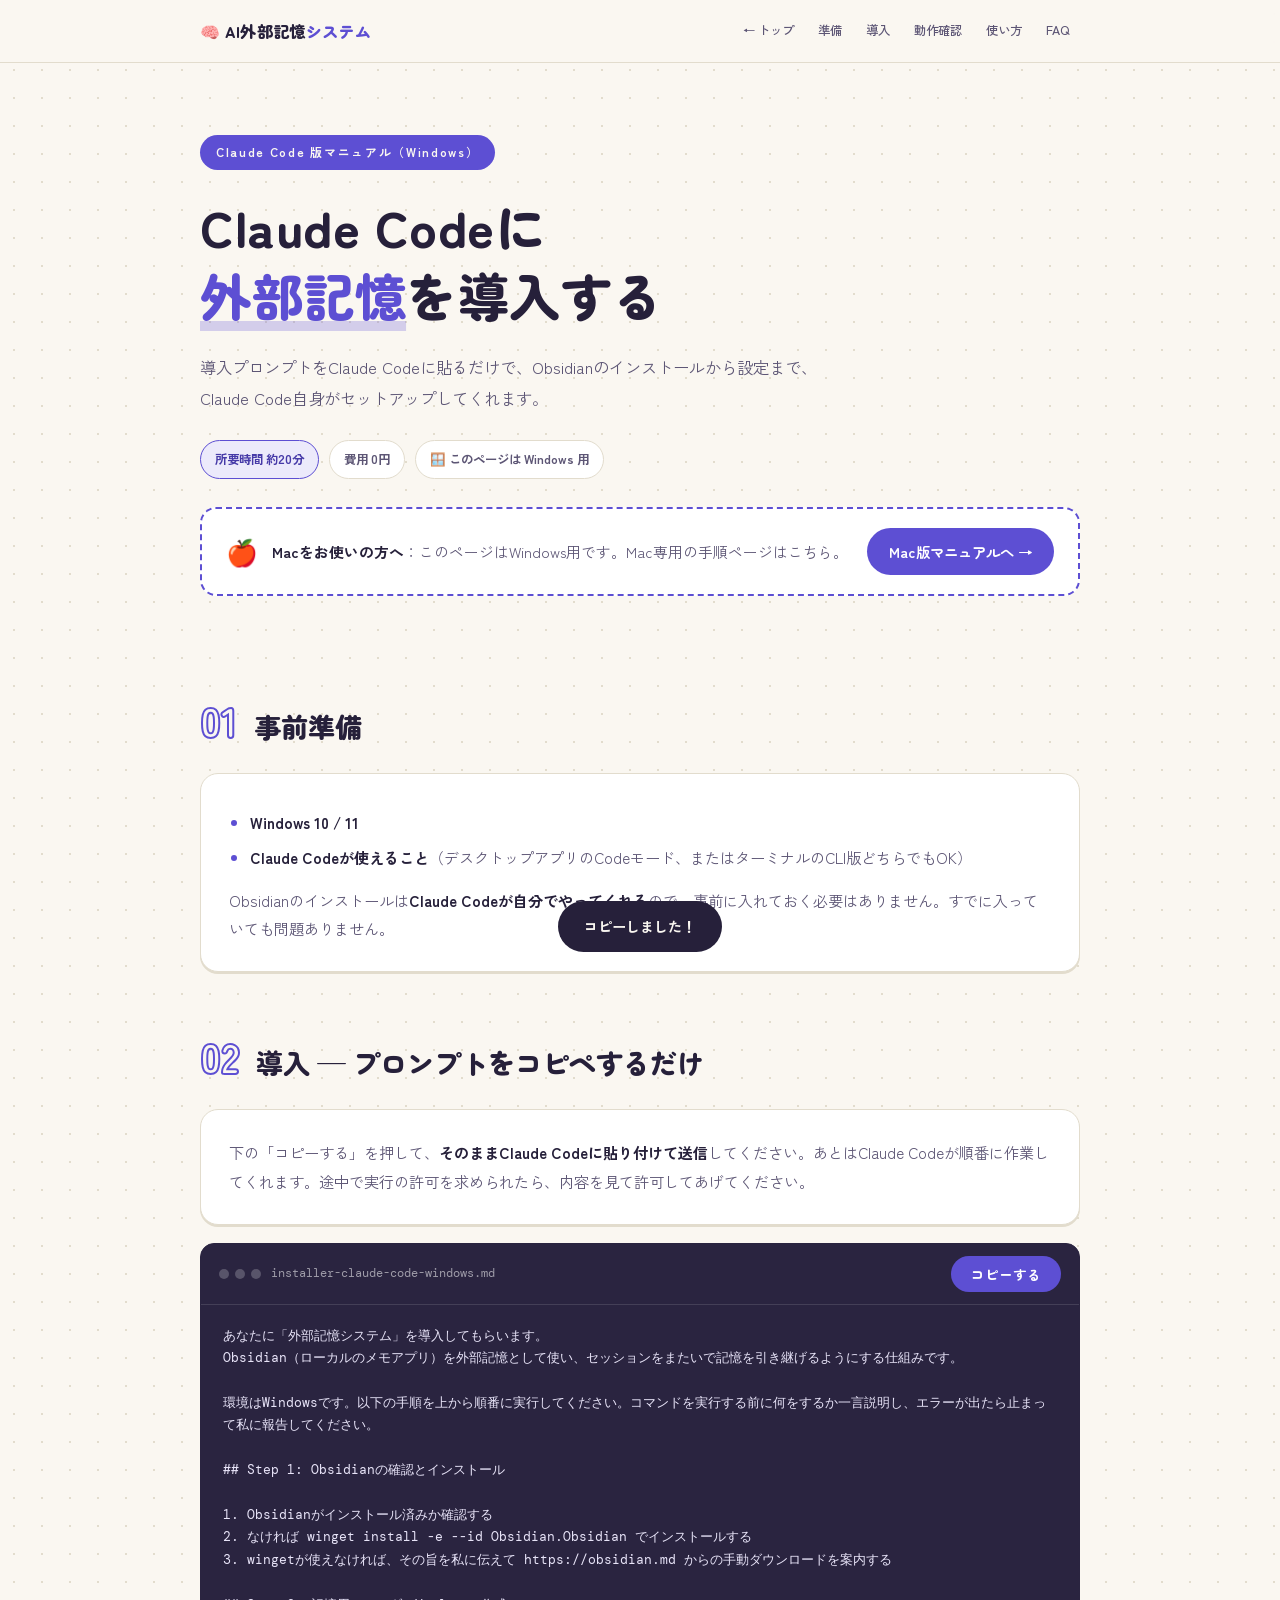
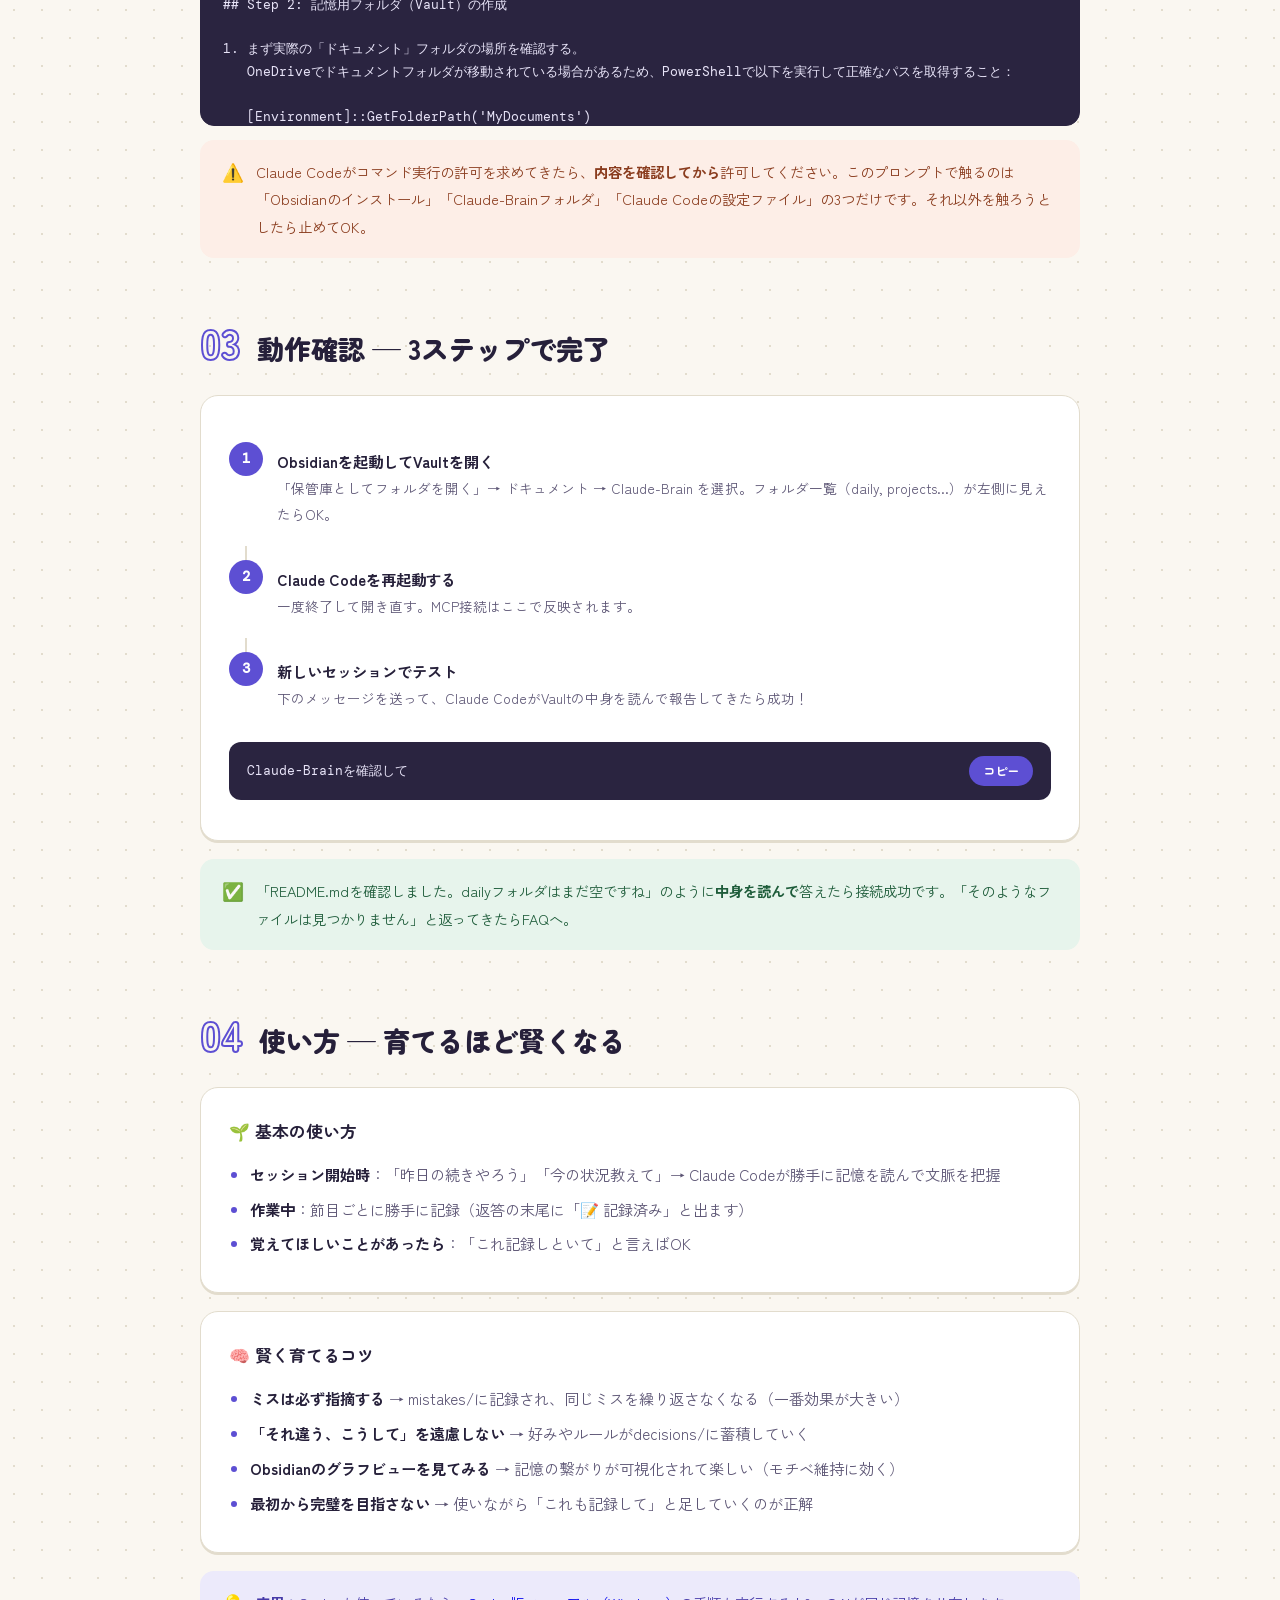
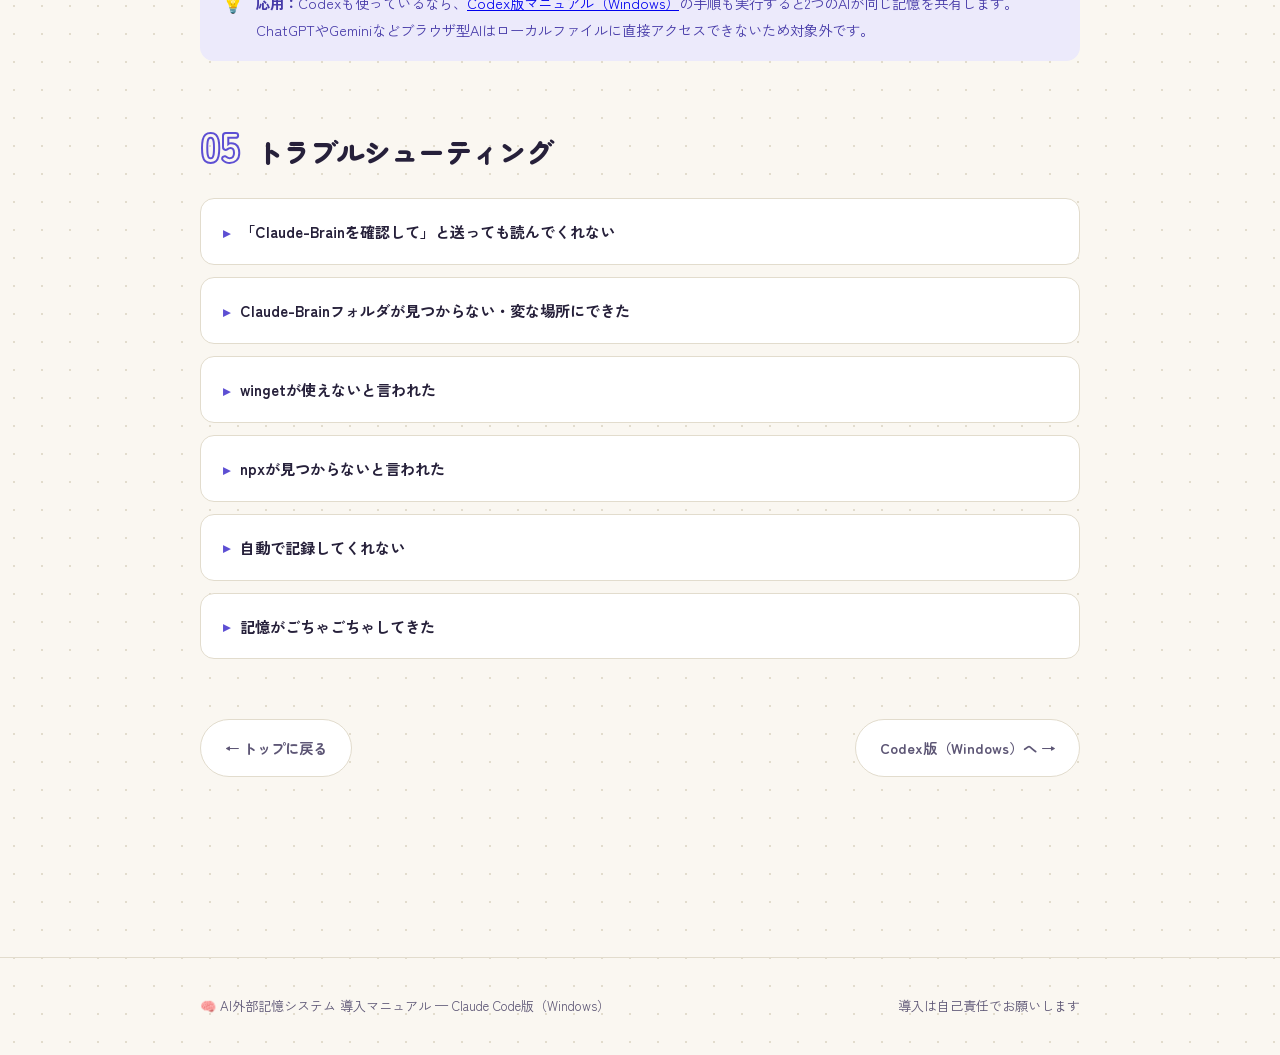
==== claude-code-windows.html @ 98613c2e "Windows版マニュアル追加（Claude Code / Codex）とOS切替導線 Co-Authored-By: Claude Fable 5 <noreply@anthropic.com>" ====
<!DOCTYPE html>
<html lang="ja">
<head>
<meta charset="UTF-8">
<meta name="viewport" content="width=device-width, initial-scale=1.0">
<title>Claude Code版（Windows）｜AI外部記憶システム 導入マニュアル</title>
<meta name="description" content="WindowsのClaude CodeにObsidian外部記憶システムを導入する手順。コピペ一発、AIが自分でセットアップします。">
<link rel="preconnect" href="https://fonts.googleapis.com">
<link rel="preconnect" href="https://fonts.gstatic.com" crossorigin>
<link href="https://fonts.googleapis.com/css2?family=Zen+Maru+Gothic:wght@500;700;900&family=Zen+Kaku+Gothic+New:wght@400;500;700&family=DM+Mono:wght@400;500&display=swap" rel="stylesheet">
<link rel="stylesheet" href="style.css">
</head>
<body>

<div class="topbar">
  <div class="topbar-in">
    <a class="logo" href="./">🧠 AI外部記憶<span class="brain">システム</span></a>
    <nav class="topnav">
      <a href="./">← トップ</a>
      <a href="#prep">準備</a>
      <a href="#install">導入</a>
      <a href="#check">動作確認</a>
      <a href="#usage">使い方</a>
      <a href="#faq">FAQ</a>
    </nav>
  </div>
</div>

<header class="hero">
  <div class="hero-badge accent">Claude Code 版マニュアル（Windows）</div>
  <h1>Claude Codeに<br><span class="hl">外部記憶</span>を導入する</h1>
  <p class="lead">導入プロンプトをClaude Codeに貼るだけで、Obsidianのインストールから設定まで、Claude Code自身がセットアップしてくれます。</p>
  <div class="meta">
    <span class="chip accent">所要時間 約20分</span>
    <span class="chip">費用 0円</span>
    <span class="chip">🪟 このページは Windows 用</span>
  </div>
  <div class="os-switch">
    <span class="os-ico">🍎</span>
    <p><strong>Macをお使いの方へ</strong>：このページはWindows用です。Mac専用の手順ページはこちら。</p>
    <a href="claude-code.html">Mac版マニュアルへ →</a>
  </div>
</header>

<main>

<!-- 1 -->
<section id="prep">
  <div class="sec-head"><div class="step-num">01</div><h2>事前準備</h2></div>
  <div class="card">
    <ul>
      <li><strong>Windows 10 / 11</strong></li>
      <li><strong>Claude Codeが使えること</strong>（デスクトップアプリのCodeモード、またはターミナルのCLI版どちらでもOK）</li>
    </ul>
    <p style="margin-top:14px">Obsidianのインストールは<strong>Claude Codeが自分でやってくれる</strong>ので、事前に入れておく必要はありません。すでに入っていても問題ありません。</p>
  </div>
</section>

<!-- 2 -->
<section id="install">
  <div class="sec-head"><div class="step-num">02</div><h2>導入 — プロンプトをコピペするだけ</h2></div>
  <div class="card">
    <p>下の「コピーする」を押して、<strong>そのままClaude Codeに貼り付けて送信</strong>してください。あとはClaude Codeが順番に作業してくれます。途中で実行の許可を求められたら、内容を見て許可してあげてください。</p>
  </div>

  <div class="prompt-box">
    <div class="prompt-head">
      <div class="dots"><i></i><i></i><i></i></div>
      <span class="fname">installer-claude-code-windows.md</span>
      <button class="copy-btn" data-copy="prompt-claude-win">コピーする</button>
    </div>
    <div class="prompt-scroll"><pre id="prompt-claude-win">あなたに「外部記憶システム」を導入してもらいます。
Obsidian（ローカルのメモアプリ）を外部記憶として使い、セッションをまたいで記憶を引き継げるようにする仕組みです。

環境はWindowsです。以下の手順を上から順番に実行してください。コマンドを実行する前に何をするか一言説明し、エラーが出たら止まって私に報告してください。

## Step 1: Obsidianの確認とインストール

1. Obsidianがインストール済みか確認する
2. なければ winget install -e --id Obsidian.Obsidian でインストールする
3. wingetが使えなければ、その旨を私に伝えて https://obsidian.md からの手動ダウンロードを案内する

## Step 2: 記憶用フォルダ（Vault）の作成

1. まず実際の「ドキュメント」フォルダの場所を確認する。
   OneDriveでドキュメントフォルダが移動されている場合があるため、PowerShellで以下を実行して正確なパスを取得すること：

   [Environment]::GetFolderPath('MyDocuments')

2. 取得したドキュメントフォルダの直下に、以下のフォルダを作成する：

Claude-Brain/
├── daily/      （日次の作業ログ）
├── todos/      （todoリスト）
├── ideas/      （アイデア・構想）
├── projects/   （プロジェクトの現在地）
├── decisions/  （判断・ルールの記録）
├── mistakes/   （ミス記録）
└── sessions/   （セッション記録）

3. Claude-Brain/README.md を作成し、以下の内容を書き込む：

- このVaultはAIの外部記憶として機能すること
- 各フォルダの役割（上記の通り）
- 更新ルール：
  - セッション開始時：README + daily最新3件 + projectsを読む
  - 記録タイミング：タスク完了・情報更新・テーマ切替・節目ごとに許可不要で即記録
  - daily/への書き込みは追記（上書きしない）
  - ミスが発生したらmistakes/に即座に記録
  - 重要な判断をしたらdecisions/に記録

## Step 3: MCPサーバーの接続

1. 以下のコマンドを実行する。「ドキュメントパス」はStep 2で取得した実際のパスに置き換えること：

claude mcp add --scope user obsidian-brain -- cmd /c npx -y @modelcontextprotocol/server-filesystem "ドキュメントパス\Claude-Brain"

※ Windowsではnpxを直接指定するとMCPサーバーの起動に失敗することがあるため、必ず cmd /c を挟むこと。

2. claude mcp list を実行して obsidian-brain: ✓ Connected が出ることを確認する

## Step 4: CLAUDE.mdにルールを追記

%USERPROFILE%\.claude\CLAUDE.md （なければ作成）に、以下のセクションを追記する。「ドキュメントパス」は実際のパスに置き換えること：

## 外部記憶（Obsidian）ルール ⭐ 最重要

### Vault場所
ドキュメントパス\Claude-Brain\

### セッション開始時（必須）
新しいセッションが始まったら、必ず最初に以下を読む：
1. Claude-Brain\README.md
2. Claude-Brain\daily\ の最新3件
3. Claude-Brain\projects\ の関連ファイル

### 自動記録ルール（許可不要・常時）
以下のタイミングで、ユーザーに確認せず即座にClaude-Brainに書き込む：

| タイミング | 書き込み先 |
|---|---|
| 新しい情報・決定・方針が出た | daily/YYYY-MM-DD.md に追記 |
| タスクが完了した | daily/YYYY-MM-DD.md に追記 |
| 会話の節目（テーマが変わる時） | daily/YYYY-MM-DD.md に追記 |
| ミスを指摘された | mistakes/YYYY-MM-DD-[内容].md |
| 重要な判断をした | decisions/YYYY-MM-DD-[内容].md |
| セッション終了時 | daily/YYYY-MM-DD.md に総まとめ |

- 許可を取らない。書いたら返答の末尾に（📝 記録済み）と添えるだけでOK
- daily/への書き込みは上書きでなく追記
- 書きすぎを恐れない。抜け漏れより過剰記録の方がよい

## Step 5: 完了報告

すべて終わったら、以下を私に報告してください：

1. 実行した内容のまとめ（Claude-Brainの実際のパスも明記）
2. 私が手動でやること：
   - Obsidianを起動 →「保管庫としてフォルダを開く」→ ドキュメント内の Claude-Brain を選択
   - Claude Codeを再起動（MCP反映のため）
3. 再起動後のテスト方法：新しいセッションで「Claude-Brainを確認して」と送る</pre></div>
  </div>

  <div class="note warn"><span class="ico">⚠️</span><span>Claude Codeがコマンド実行の許可を求めてきたら、<strong>内容を確認してから</strong>許可してください。このプロンプトで触るのは「Obsidianのインストール」「Claude-Brainフォルダ」「Claude Codeの設定ファイル」の3つだけです。それ以外を触ろうとしたら止めてOK。</span></div>
</section>

<!-- 3 -->
<section id="check">
  <div class="sec-head"><div class="step-num">03</div><h2>動作確認 — 3ステップで完了</h2></div>
  <div class="card">
    <div class="flow">
      <div class="flow-item">
        <div class="flow-dot">1</div>
        <div class="flow-body"><b>Obsidianを起動してVaultを開く</b><span>「保管庫としてフォルダを開く」→ ドキュメント → Claude-Brain を選択。フォルダ一覧（daily, projects…）が左側に見えたらOK。</span></div>
      </div>
      <div class="flow-line"></div>
      <div class="flow-item">
        <div class="flow-dot">2</div>
        <div class="flow-body"><b>Claude Codeを再起動する</b><span>一度終了して開き直す。MCP接続はここで反映されます。</span></div>
      </div>
      <div class="flow-line"></div>
      <div class="flow-item">
        <div class="flow-dot">3</div>
        <div class="flow-body"><b>新しいセッションでテスト</b><span>下のメッセージを送って、Claude CodeがVaultの中身を読んで報告してきたら成功！</span></div>
      </div>
    </div>
    <div class="inline-cmd">
      <code>Claude-Brainを確認して</code>
      <button class="copy-btn" data-copy-text="Claude-Brainを確認して">コピー</button>
    </div>
  </div>
  <div class="note ok"><span class="ico">✅</span><span>「README.mdを確認しました。dailyフォルダはまだ空ですね」のように<strong>中身を読んで</strong>答えたら接続成功です。「そのようなファイルは見つかりません」と返ってきたらFAQへ。</span></div>
</section>

<!-- 4 -->
<section id="usage">
  <div class="sec-head"><div class="step-num">04</div><h2>使い方 — 育てるほど賢くなる</h2></div>
  <div class="card">
    <h3>🌱 基本の使い方</h3>
    <ul>
      <li><strong>セッション開始時</strong>：「昨日の続きやろう」「今の状況教えて」→ Claude Codeが勝手に記憶を読んで文脈を把握</li>
      <li><strong>作業中</strong>：節目ごとに勝手に記録（返答の末尾に「📝 記録済み」と出ます）</li>
      <li><strong>覚えてほしいことがあったら</strong>：「これ記録しといて」と言えばOK</li>
    </ul>
  </div>
  <div class="card">
    <h3>🧠 賢く育てるコツ</h3>
    <ul>
      <li><strong>ミスは必ず指摘する</strong> → mistakes/に記録され、同じミスを繰り返さなくなる（一番効果が大きい）</li>
      <li><strong>「それ違う、こうして」を遠慮しない</strong> → 好みやルールがdecisions/に蓄積していく</li>
      <li><strong>Obsidianのグラフビューを見てみる</strong> → 記憶の繋がりが可視化されて楽しい（モチベ維持に効く）</li>
      <li><strong>最初から完璧を目指さない</strong> → 使いながら「これも記録して」と足していくのが正解</li>
    </ul>
  </div>
  <div class="note tip"><span class="ico">💡</span><span><strong>応用：</strong>Codexも使っているなら、<a href="codex-windows.html">Codex版マニュアル（Windows）</a>の手順も実行すると2つのAIが同じ記憶を共有します。ChatGPTやGeminiなどブラウザ型AIはローカルファイルに直接アクセスできないため対象外です。</span></div>
</section>

<!-- 5 -->
<section id="faq">
  <div class="sec-head"><div class="step-num">05</div><h2>トラブルシューティング</h2></div>

  <details>
    <summary>「Claude-Brainを確認して」と送っても読んでくれない</summary>
    <div class="d-body">
      <p>① Claude Codeを再起動したか確認（MCPは再起動後に反映されます）。<br>
      ② ターミナルで <code>claude mcp list</code> を実行して <code>obsidian-brain: ✓ Connected</code> が出るか確認。出ない場合は導入プロンプトのStep 3をもう一度実行してもらってください。<br>
      ③ Windowsでは <code>cmd /c</code> を挟まないとMCPサーバーが起動しないことがあります。「claude mcp listの結果を確認して、obsidian-brainの設定にcmd /cが入っているか調べて」とClaude Codeに聞いてみてください。</p>
    </div>
  </details>

  <details>
    <summary>Claude-Brainフォルダが見つからない・変な場所にできた</summary>
    <div class="d-body">
      <p>OneDriveを使っていると「ドキュメント」フォルダが <code>C:\Users\名前\OneDrive\ドキュメント</code> に移動されていることがあります。「PowerShellで [Environment]::GetFolderPath('MyDocuments') を実行して、Claude-Brainがそこにあるか確認して」とClaude Codeに頼んでください。MCPの設定パスと実際の場所がズレていると接続できません。</p>
    </div>
  </details>

  <details>
    <summary>wingetが使えないと言われた</summary>
    <div class="d-body">
      <p><a href="https://obsidian.md" target="_blank" rel="noopener">obsidian.md</a> から手動でダウンロードしてインストールすればOKです。それ以外の手順は変わりません。「Obsidianは手動で入れたから、Step 2から続けて」と伝えてください。</p>
    </div>
  </details>

  <details>
    <summary>npxが見つからないと言われた</summary>
    <div class="d-body">
      <p>Node.jsが入っていない可能性があります。<a href="https://nodejs.org/ja" target="_blank" rel="noopener">nodejs.org</a> からLTS版をインストールしてから、Step 3をやり直してください。「Node.jsを入れたから、Step 3からやり直して」と伝えればOKです。</p>
    </div>
  </details>

  <details>
    <summary>自動で記録してくれない</summary>
    <div class="d-body">
      <p>ルールを読み込めていない可能性があります。「CLAUDE.mdの外部記憶ルールを確認して」と送ってみてください。それでも記録しない場合は「今の内容をClaude-Brainのdailyに記録して」と都度言えば確実に記録されます。使ううちに自動化の精度は上がっていきます。</p>
    </div>
  </details>

  <details>
    <summary>記憶がごちゃごちゃしてきた</summary>
    <div class="d-body">
      <p>順調に育っている証拠です。「Claude-Brainの中身を整理して。古いdailyの要点をprojectsにまとめて」と頼めば、AI自身に大掃除させることができます。月1回くらいがおすすめ。</p>
    </div>
  </details>

  <div class="pager">
    <a href="./">← トップに戻る</a>
    <a href="codex-windows.html">Codex版（Windows）へ →</a>
  </div>
</section>

</main>

<footer>
  <div class="footer-in">
    <span>🧠 AI外部記憶システム 導入マニュアル — Claude Code版（Windows）</span>
    <span>導入は自己責任でお願いします</span>
  </div>
</footer>

<div id="toast">コピーしました！</div>

<script>
function showToast(){
  const t=document.getElementById('toast');
  t.classList.add('show');
  setTimeout(()=>t.classList.remove('show'),1800);
}
document.querySelectorAll('.copy-btn').forEach(btn=>{
  btn.addEventListener('click',async()=>{
    const text = btn.dataset.copyText || document.getElementById(btn.dataset.copy).textContent;
    try{
      await navigator.clipboard.writeText(text);
      const orig=btn.textContent;
      btn.textContent='✓ コピー済み';btn.classList.add('done');
      showToast();
      setTimeout(()=>{btn.textContent=orig;btn.classList.remove('done')},2000);
    }catch(e){
      const ta=document.createElement('textarea');
      ta.value=text;document.body.appendChild(ta);ta.select();
      document.execCommand('copy');document.body.removeChild(ta);
      showToast();
    }
  });
});
</script>
</body>
</html>
---- style.css ----
:root{
  --paper:#faf7f1;
  --paper-2:#f3eee4;
  --ink:#26203a;
  --ink-soft:#5d5675;
  --accent:#5d4fd3;
  --accent-deep:#463aa8;
  --accent-soft:#eceafb;
  --coral:#e5673f;
  --coral-soft:#fdeee7;
  --green:#3d8f5f;
  --green-soft:#e7f4ec;
  --line:#e2dccd;
  --code-bg:#2a2440;
  --code-ink:#e8e4f8;
  --radius:18px;
  font-size:16px;
}
body.codex{
  --accent:#0e8a72;
  --accent-deep:#0a6b58;
  --accent-soft:#e2f3ee;
  --code-bg:#1f3833;
  --code-ink:#dff0ea;
}
*{margin:0;padding:0;box-sizing:border-box}
html{scroll-behavior:smooth;scroll-padding-top:84px}
body{
  font-family:'Zen Kaku Gothic New',sans-serif;
  background:var(--paper);
  color:var(--ink);
  line-height:1.9;
  background-image:radial-gradient(var(--line) 1px, transparent 1px);
  background-size:28px 28px;
}
h1,h2,h3,.step-num{font-family:'Zen Maru Gothic',sans-serif}
code,pre,.mono{font-family:'DM Mono',monospace}

/* ---- header ---- */
.topbar{
  position:sticky;top:0;z-index:50;
  background:rgba(250,247,241,.92);backdrop-filter:blur(8px);
  border-bottom:1px solid var(--line);
}
.topbar-in{max-width:920px;margin:0 auto;padding:14px 20px;display:flex;align-items:center;gap:12px;flex-wrap:wrap}
.logo{font-family:'Zen Maru Gothic',sans-serif;font-weight:900;font-size:1rem;letter-spacing:.02em;text-decoration:none;color:var(--ink)}
.logo .brain{color:var(--accent)}
.topnav{display:flex;gap:4px;margin-left:auto;flex-wrap:wrap}
.topnav a{
  font-size:.78rem;color:var(--ink-soft);text-decoration:none;
  padding:5px 10px;border-radius:999px;font-weight:500;
}
.topnav a:hover{background:var(--accent-soft);color:var(--accent-deep)}

/* ---- hero ---- */
.hero{max-width:920px;margin:0 auto;padding:72px 20px 40px;position:relative}
.hero-badge{
  display:inline-block;background:var(--ink);color:var(--paper);
  font-size:.75rem;font-weight:700;letter-spacing:.14em;
  padding:6px 16px;border-radius:999px;margin-bottom:22px;
}
.hero-badge.accent{background:var(--accent)}
.hero h1{
  font-size:clamp(1.9rem,5.4vw,3.2rem);font-weight:900;line-height:1.35;
  letter-spacing:.01em;
}
.hero h1 .hl{
  color:var(--accent);
  text-decoration:underline;
  text-decoration-color:color-mix(in srgb, var(--accent) 25%, transparent);
  text-decoration-thickness:10px;
  text-underline-offset:4px;
}
.hero p.lead{margin-top:22px;font-size:1.02rem;color:var(--ink-soft);max-width:640px}
.hero .meta{margin-top:26px;display:flex;gap:10px;flex-wrap:wrap}
.chip{
  font-size:.78rem;font-weight:700;padding:7px 14px;border-radius:999px;
  border:1.5px solid var(--line);background:#fff;color:var(--ink-soft);
}
.chip.accent{border-color:var(--accent);color:var(--accent-deep);background:var(--accent-soft)}

/* ---- sections ---- */
main{max-width:920px;margin:0 auto;padding:0 20px 100px}
section{margin-top:64px}
.sec-head{display:flex;align-items:baseline;gap:16px;margin-bottom:26px}
.step-num{
  flex-shrink:0;
  font-size:2.6rem;font-weight:900;color:transparent;
  -webkit-text-stroke:2px var(--accent);
  line-height:1;
}
.sec-head h2{font-size:clamp(1.3rem,3.4vw,1.7rem);font-weight:900;line-height:1.5}
.card{
  background:#fff;border:1.5px solid var(--line);border-radius:var(--radius);
  padding:28px;margin-bottom:18px;
  box-shadow:0 2px 0 var(--line);
}
.card h3{font-size:1.05rem;font-weight:700;margin-bottom:12px;display:flex;align-items:center;gap:8px}
.card p{color:var(--ink-soft);font-size:.95rem}
.card p+p{margin-top:10px}
.card strong{color:var(--ink)}
.card ul,.card ol{padding-left:1.4em;color:var(--ink-soft);font-size:.95rem}
.card li{margin:6px 0}
.card li::marker{color:var(--accent);font-weight:700}

/* before / after */
.ba{display:grid;grid-template-columns:1fr 1fr;gap:18px}
@media(max-width:640px){.ba{grid-template-columns:1fr}}
.ba .card{margin:0}
.ba .tag{font-size:.72rem;font-weight:700;letter-spacing:.12em;padding:4px 12px;border-radius:999px;display:inline-block;margin-bottom:14px}
.ba .before .tag{background:var(--coral-soft);color:var(--coral)}
.ba .after .tag{background:var(--green-soft);color:var(--green)}
.ba .bubble{
  background:var(--paper-2);border-radius:12px;padding:12px 16px;
  font-size:.88rem;color:var(--ink-soft);margin-top:10px;position:relative;
}
.ba .after .bubble{background:var(--green-soft)}

/* tool select cards (landing) */
.tool-grid{display:grid;grid-template-columns:1fr 1fr;gap:20px}
@media(max-width:640px){.tool-grid{grid-template-columns:1fr}}
.tool-card{
  display:block;text-decoration:none;color:var(--ink);
  background:#fff;border:2px solid var(--line);border-radius:var(--radius);
  padding:32px 28px;transition:all .18s;position:relative;overflow:hidden;
}
.tool-card:hover{transform:translateY(-3px);box-shadow:0 8px 24px rgba(38,32,58,.1)}
.tool-card.cc:hover{border-color:#5d4fd3}
.tool-card.cx:hover{border-color:#0e8a72}
.tool-card .t-ico{font-size:2rem;margin-bottom:12px}
.tool-card h3{font-size:1.2rem;font-weight:900;margin-bottom:8px}
.tool-card p{font-size:.88rem;color:var(--ink-soft)}
.tool-card .t-cta{
  display:inline-block;margin-top:18px;font-weight:700;font-size:.9rem;
  font-family:'Zen Maru Gothic',sans-serif;
}
.tool-card.cc .t-cta{color:#463aa8}
.tool-card.cx .t-cta{color:#0a6b58}
.tool-card .t-stripe{position:absolute;top:0;left:0;right:0;height:6px}
.tool-card.cc .t-stripe{background:#5d4fd3}
.tool-card.cx .t-stripe{background:#0e8a72}

/* OS switch banner */
.os-switch{
  display:flex;align-items:center;gap:14px;flex-wrap:wrap;
  background:#fff;border:2px dashed var(--accent);border-radius:16px;
  padding:18px 24px;margin:28px 0 0;
}
.os-switch .os-ico{font-size:1.6rem;flex-shrink:0}
.os-switch p{font-size:.92rem;color:var(--ink-soft);flex-grow:1;margin:0}
.os-switch p strong{color:var(--ink)}
.os-switch a{
  flex-shrink:0;
  font-family:'Zen Maru Gothic',sans-serif;font-weight:700;font-size:.9rem;
  background:var(--accent);color:#fff;text-decoration:none;
  padding:10px 22px;border-radius:999px;transition:all .15s;
}
.os-switch a:hover{background:var(--accent-deep);transform:translateY(-1px)}

/* tool card OS buttons */
.t-os{display:flex;gap:10px;margin-top:18px;flex-wrap:wrap}
.t-os a{
  text-decoration:none;font-weight:700;font-size:.85rem;
  font-family:'Zen Maru Gothic',sans-serif;
  padding:9px 18px;border-radius:999px;transition:all .15s;
}
.tool-card.cc .t-os a{background:#eceafb;color:#463aa8}
.tool-card.cc .t-os a:hover{background:#5d4fd3;color:#fff}
.tool-card.cx .t-os a{background:#e2f3ee;color:#0a6b58}
.tool-card.cx .t-os a:hover{background:#0e8a72;color:#fff}

/* flow diagram */
.flow{display:flex;flex-direction:column;gap:0;margin:18px 0 6px}
.flow-item{display:flex;gap:14px;align-items:flex-start}
.flow-dot{
  flex-shrink:0;width:34px;height:34px;border-radius:50%;
  background:var(--accent);color:#fff;font-weight:700;font-size:.85rem;
  display:flex;align-items:center;justify-content:center;
  font-family:'DM Mono',monospace;
}
.flow-line{width:2px;flex-grow:1;background:var(--line);margin-left:16px;min-height:14px}
.flow-body{padding-bottom:18px;padding-top:4px}
.flow-body b{font-size:.95rem}
.flow-body span{display:block;font-size:.85rem;color:var(--ink-soft)}

/* prompt box */
.prompt-box{
  border-radius:14px;overflow:hidden;
  border:1.5px solid var(--code-bg);
  background:var(--code-bg);
}
.prompt-head{
  display:flex;align-items:center;gap:10px;padding:12px 18px;
  border-bottom:1px solid rgba(255,255,255,.12);
}
.prompt-head .dots{display:flex;gap:6px}
.prompt-head .dots i{width:10px;height:10px;border-radius:50%;background:rgba(255,255,255,.22)}
.prompt-head .fname{font-size:.78rem;color:rgba(255,255,255,.55);font-family:'DM Mono',monospace}
.copy-btn{
  margin-left:auto;
  font-family:'Zen Maru Gothic',sans-serif;font-weight:700;font-size:.85rem;
  background:var(--accent);color:#fff;border:none;border-radius:999px;
  padding:8px 20px;cursor:pointer;transition:all .15s;
}
.copy-btn:hover{background:var(--accent-deep);transform:translateY(-1px)}
.copy-btn.done{background:var(--green)}
.prompt-scroll{
  max-height:420px;overflow:auto;padding:20px 22px;
}
.prompt-scroll pre{
  font-size:.8rem;line-height:1.75;color:var(--code-ink);
  white-space:pre-wrap;word-break:break-word;
}

/* small code */
.inline-cmd{
  background:var(--code-bg);border-radius:12px;padding:14px 18px;
  display:flex;align-items:center;gap:12px;margin:12px 0;
}
.inline-cmd code{color:var(--code-ink);font-size:.82rem;word-break:break-all;flex-grow:1}
.inline-cmd .copy-btn{padding:6px 14px;font-size:.78rem;flex-shrink:0}

/* notes */
.note{
  border-radius:14px;padding:18px 22px;font-size:.9rem;margin:14px 0;
  display:flex;gap:12px;align-items:flex-start;
}
.note .ico{flex-shrink:0;font-size:1.1rem;line-height:1.6}
.note.warn{background:var(--coral-soft);color:#8a3c1e}
.note.tip{background:var(--accent-soft);color:var(--accent-deep)}
.note.ok{background:var(--green-soft);color:#1e5c3a}

/* table */
table{width:100%;border-collapse:collapse;font-size:.88rem;margin:12px 0}
th,td{padding:10px 14px;text-align:left;border-bottom:1px solid var(--line)}
th{font-size:.78rem;letter-spacing:.08em;color:var(--ink-soft);font-weight:700}
td b{color:var(--accent-deep)}

/* accordion */
details{
  background:#fff;border:1.5px solid var(--line);border-radius:14px;
  margin-bottom:12px;overflow:hidden;
}
summary{
  cursor:pointer;padding:18px 22px;font-weight:700;font-size:.95rem;
  list-style:none;display:flex;align-items:center;gap:10px;
}
summary::before{content:"▸";color:var(--accent);transition:transform .2s;font-size:.9rem}
details[open] summary::before{transform:rotate(90deg)}
details .d-body{padding:0 22px 20px;font-size:.9rem;color:var(--ink-soft)}
details .d-body code{background:var(--paper-2);padding:2px 8px;border-radius:6px;font-size:.82rem}

/* pager (next/prev manual link) */
.pager{
  display:flex;justify-content:space-between;gap:14px;margin-top:60px;flex-wrap:wrap;
}
.pager a{
  text-decoration:none;font-weight:700;font-size:.9rem;
  font-family:'Zen Maru Gothic',sans-serif;
  padding:14px 24px;border-radius:999px;border:1.5px solid var(--line);
  background:#fff;color:var(--ink-soft);
}
.pager a:hover{border-color:var(--accent);color:var(--accent-deep)}

/* footer */
footer{border-top:1px solid var(--line);margin-top:80px}
.footer-in{max-width:920px;margin:0 auto;padding:36px 20px;font-size:.82rem;color:var(--ink-soft);display:flex;justify-content:space-between;gap:12px;flex-wrap:wrap}

/* toast */
#toast{
  position:fixed;bottom:28px;left:50%;transform:translate(-50%,80px);
  background:var(--ink);color:var(--paper);font-weight:700;font-size:.88rem;
  padding:12px 26px;border-radius:999px;transition:transform .25s;z-index:99;
}
#toast.show{transform:translate(-50%,0)}
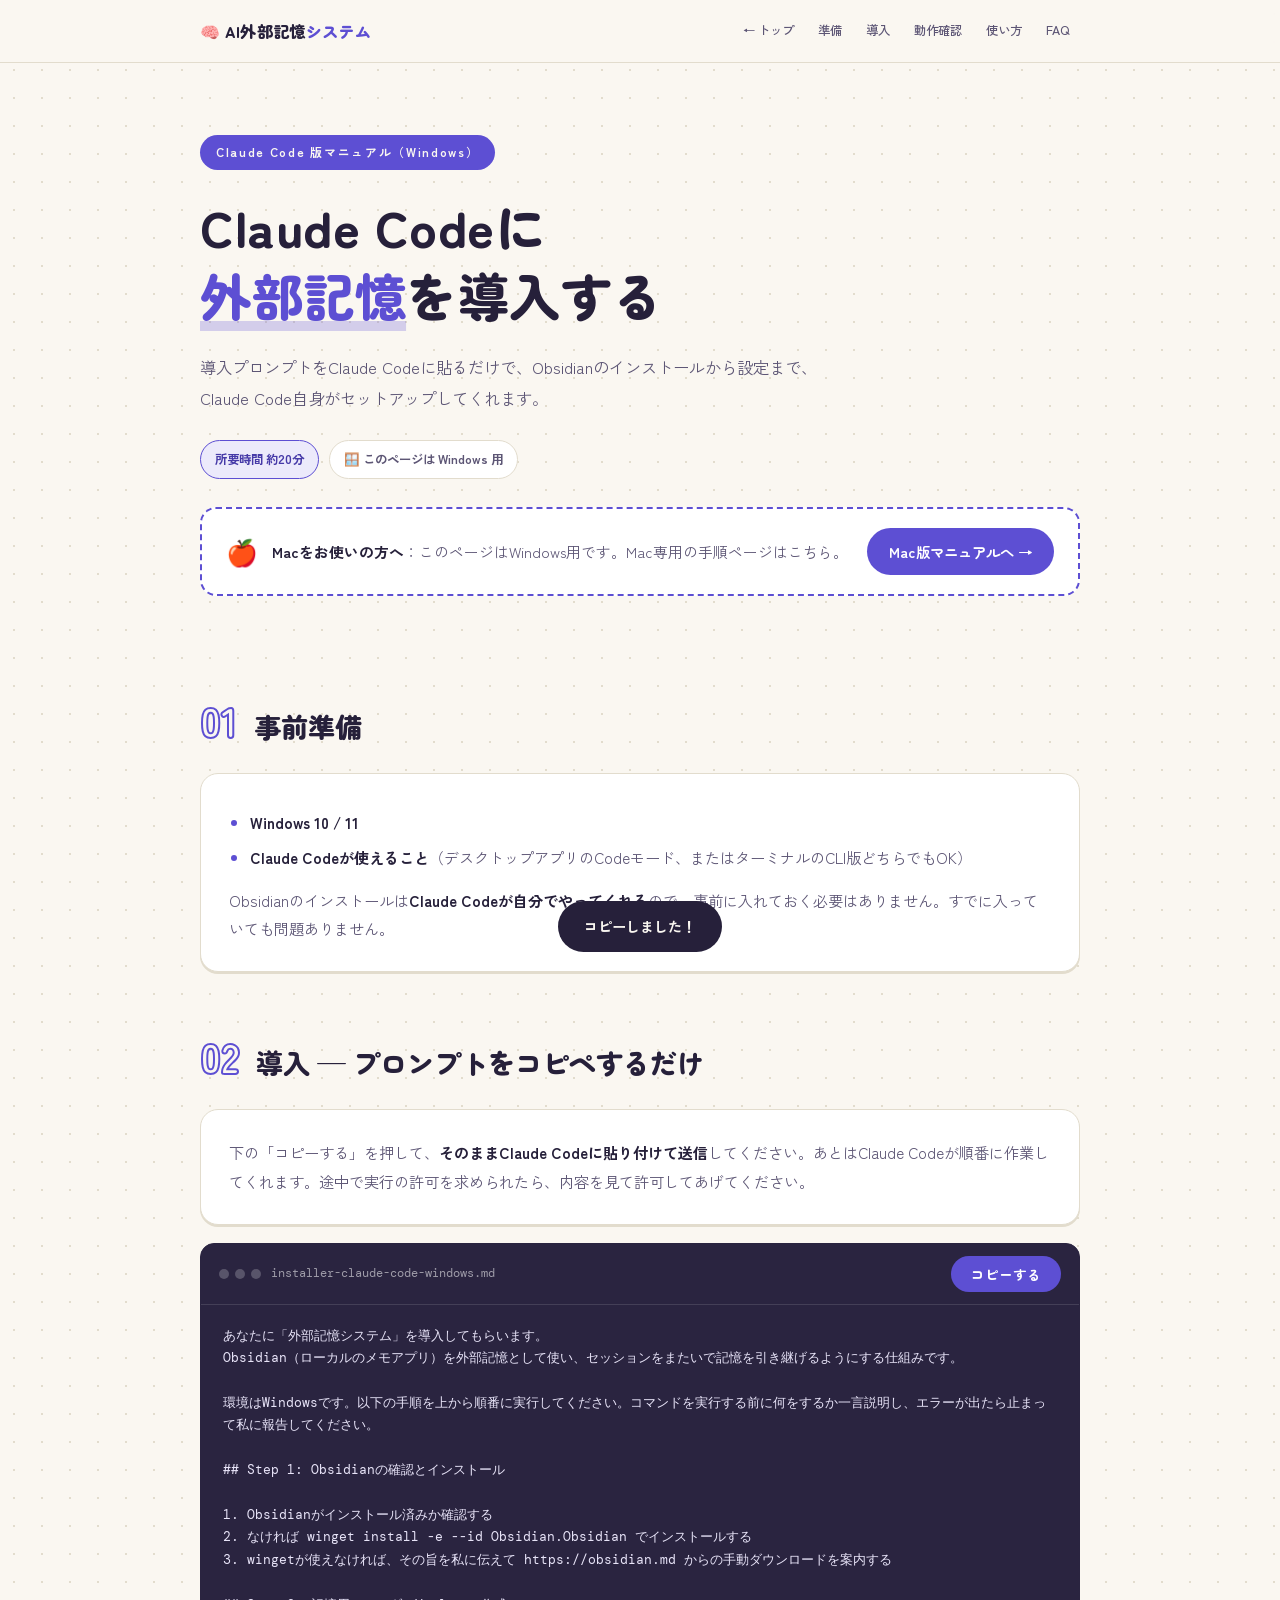
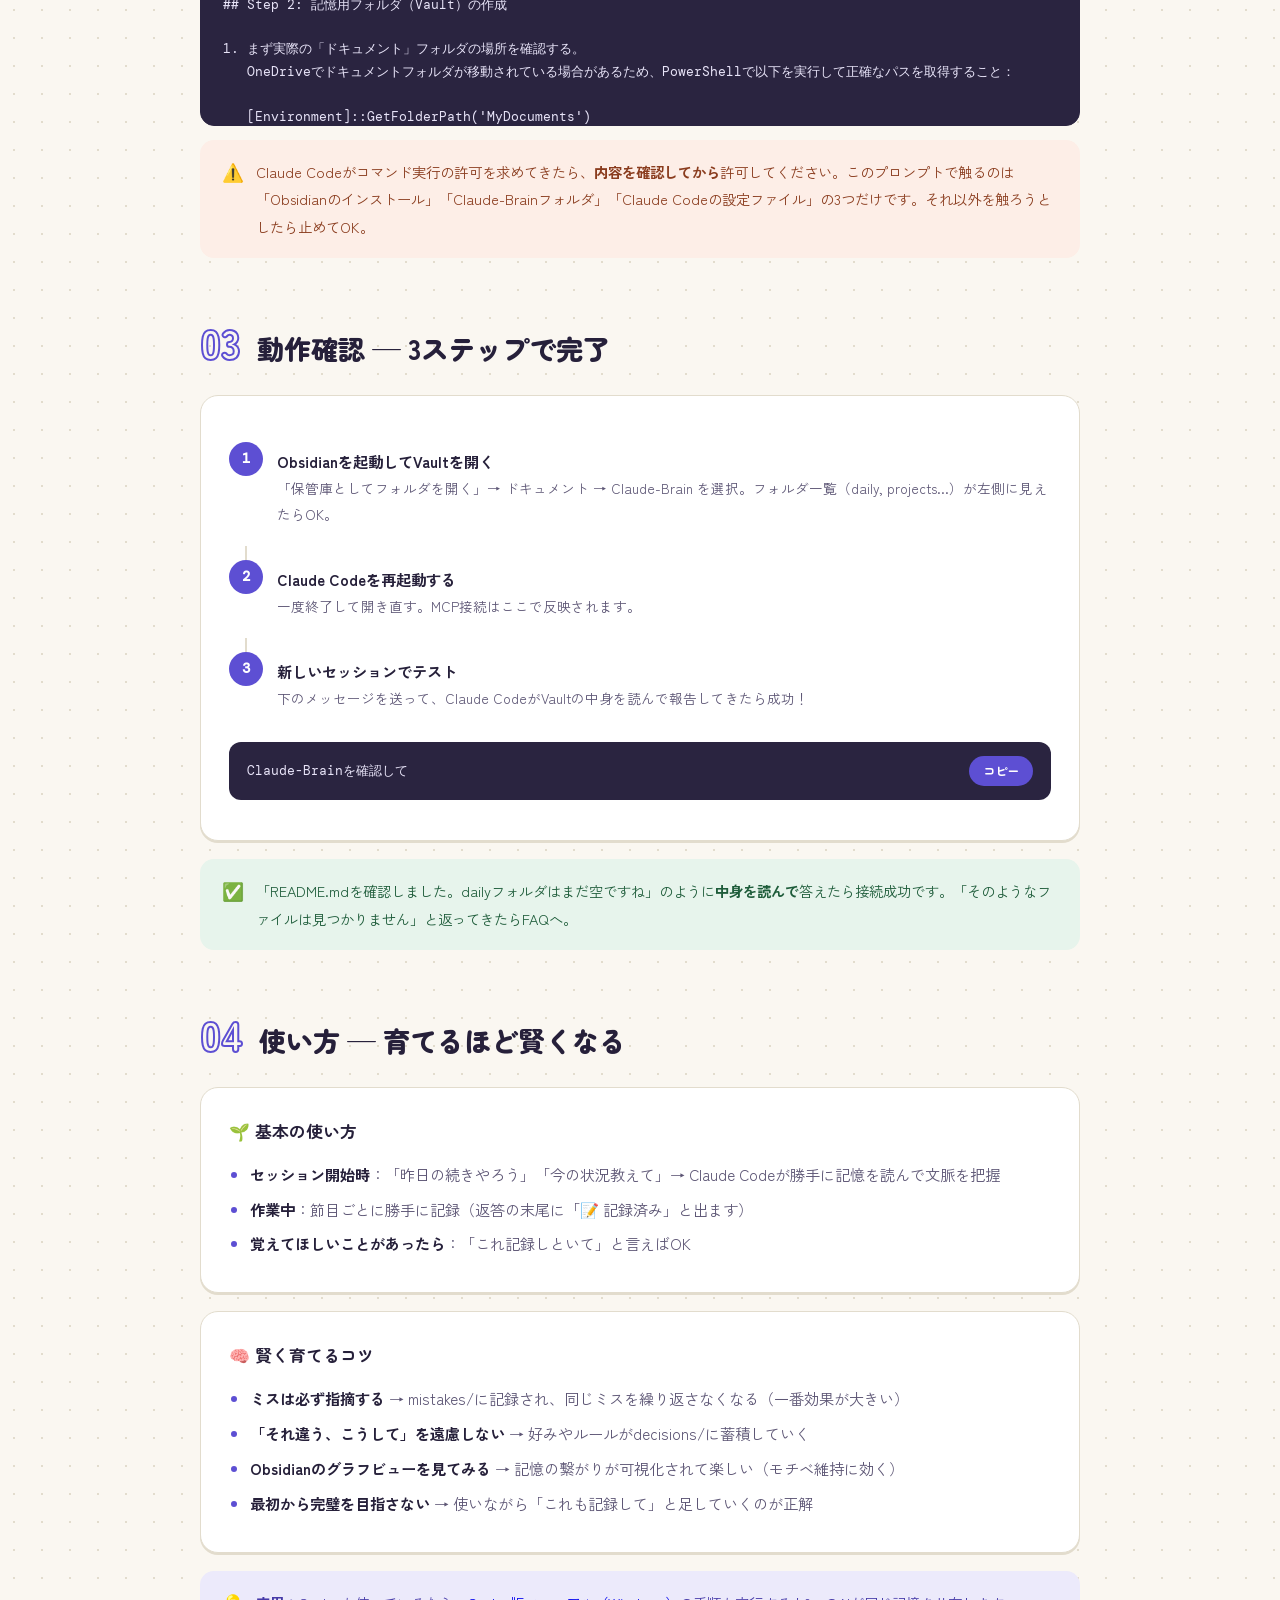
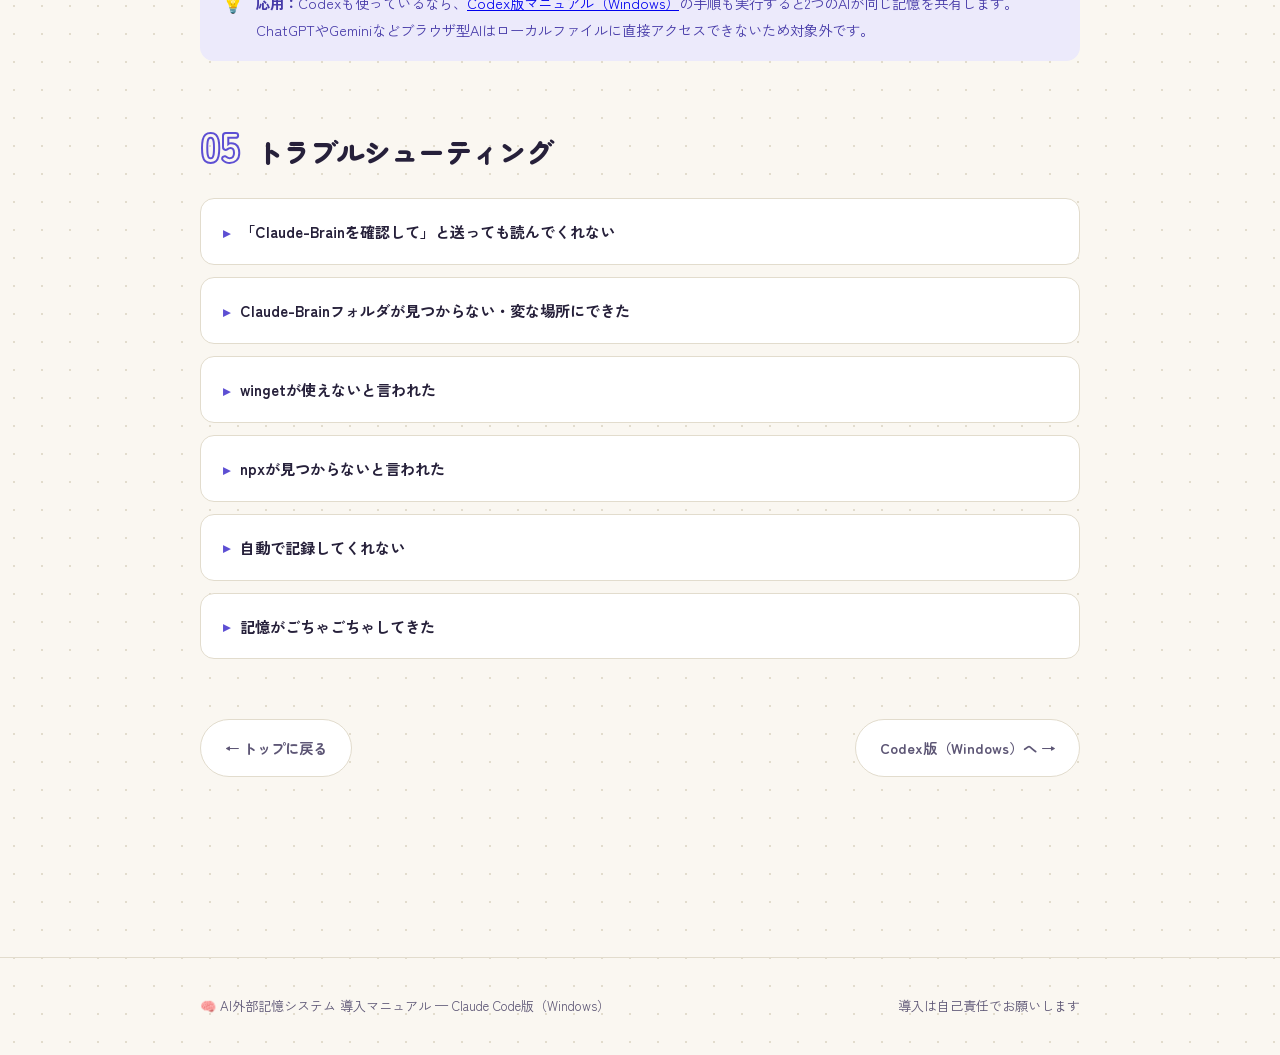
==== commit deb1f3bf: "費用0円の記載を削除 Co-Authored-By: Claude Fable 5 <noreply@anthropic.com>" ====
--- a/claude-code-windows.html
+++ b/claude-code-windows.html
@@ -32,7 +32,6 @@
   <p class="lead">導入プロンプトをClaude Codeに貼るだけで、Obsidianのインストールから設定まで、Claude Code自身がセットアップしてくれます。</p>
   <div class="meta">
     <span class="chip accent">所要時間 約20分</span>
-    <span class="chip">費用 0円</span>
     <span class="chip">🪟 このページは Windows 用</span>
   </div>
   <div class="os-switch">
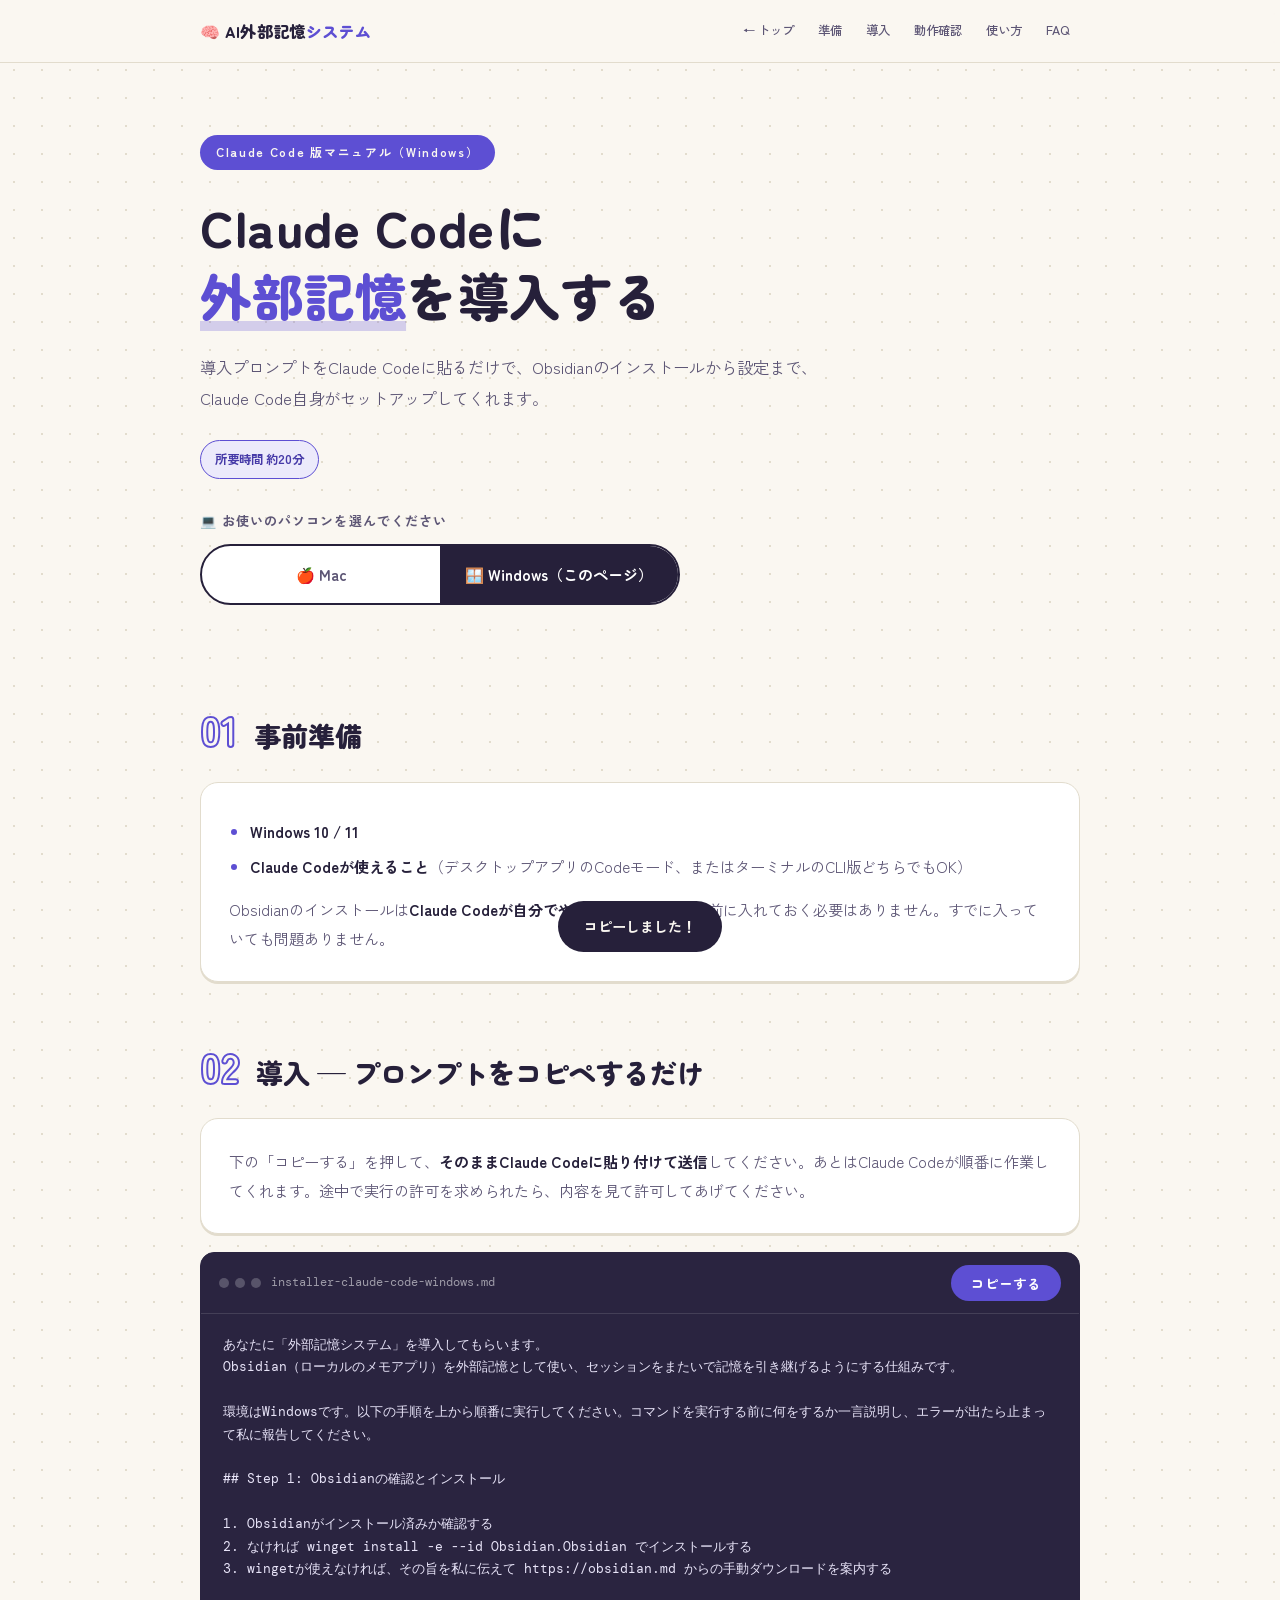
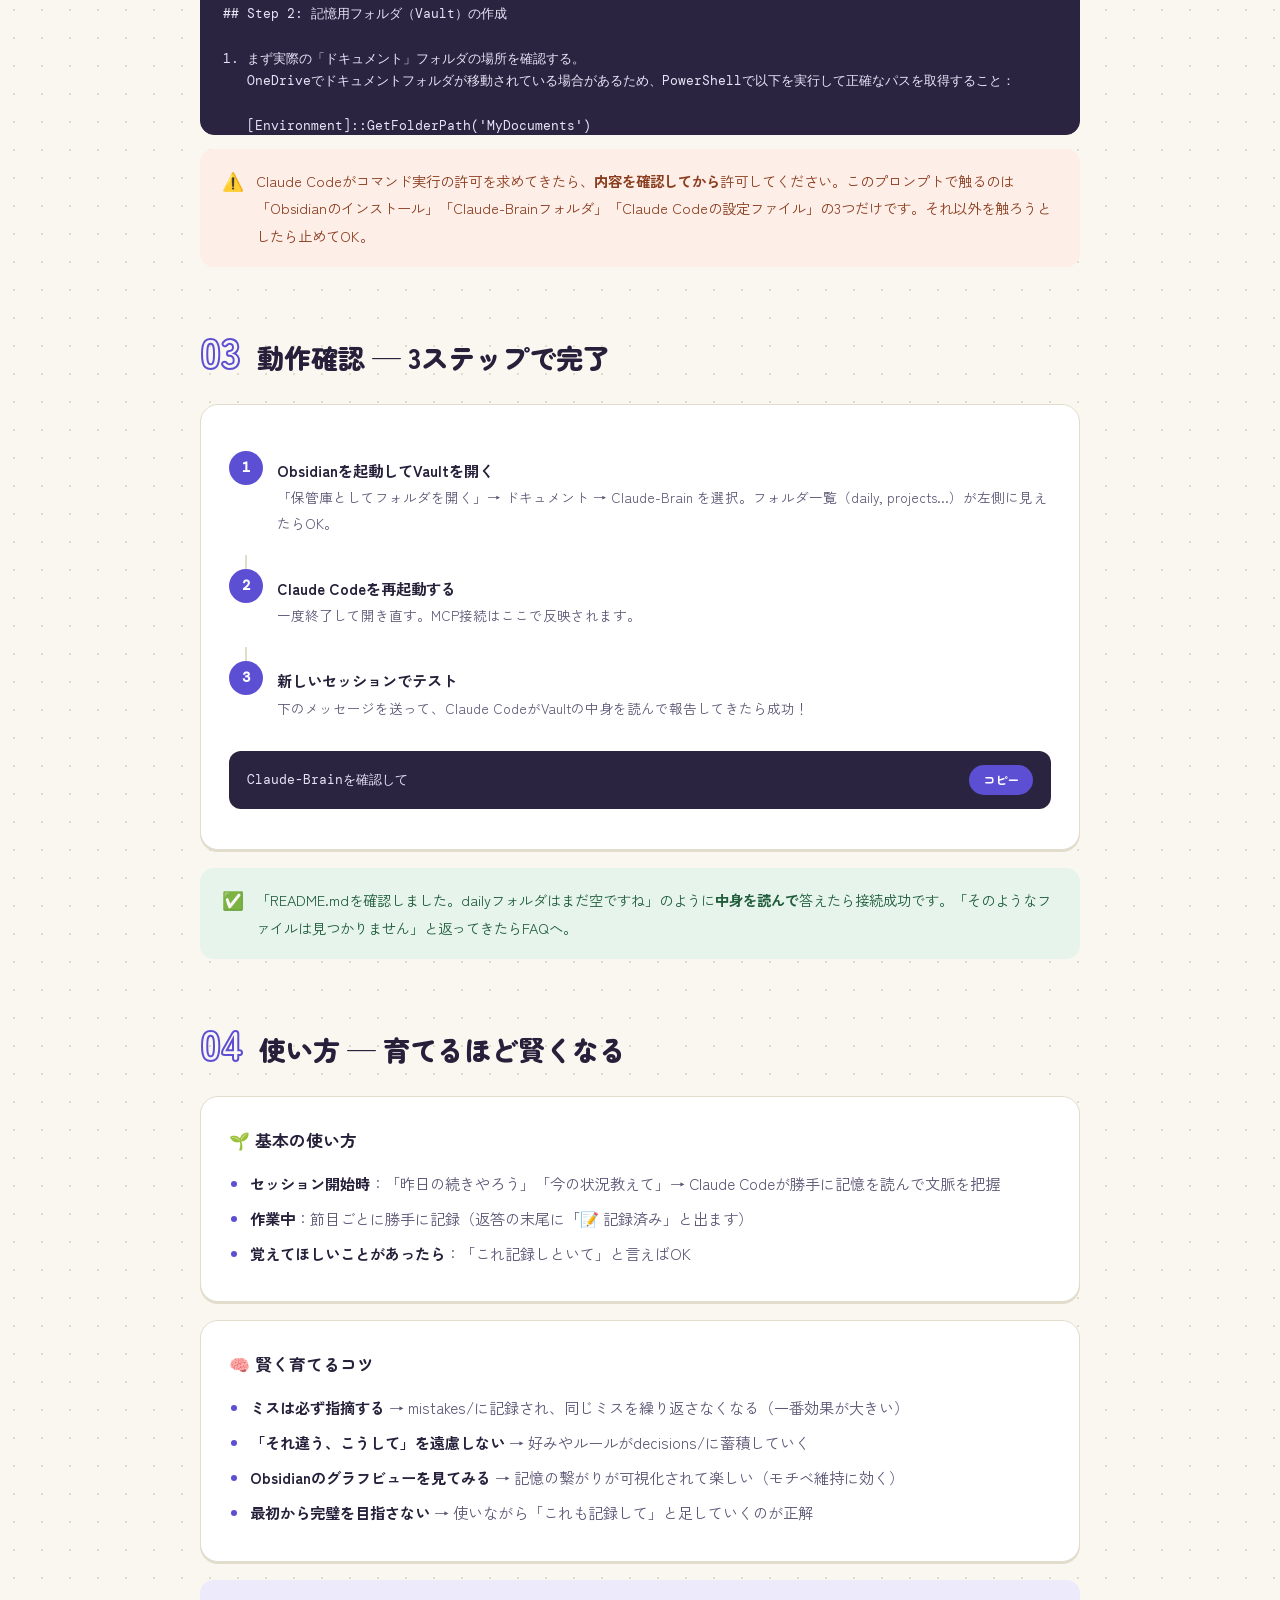
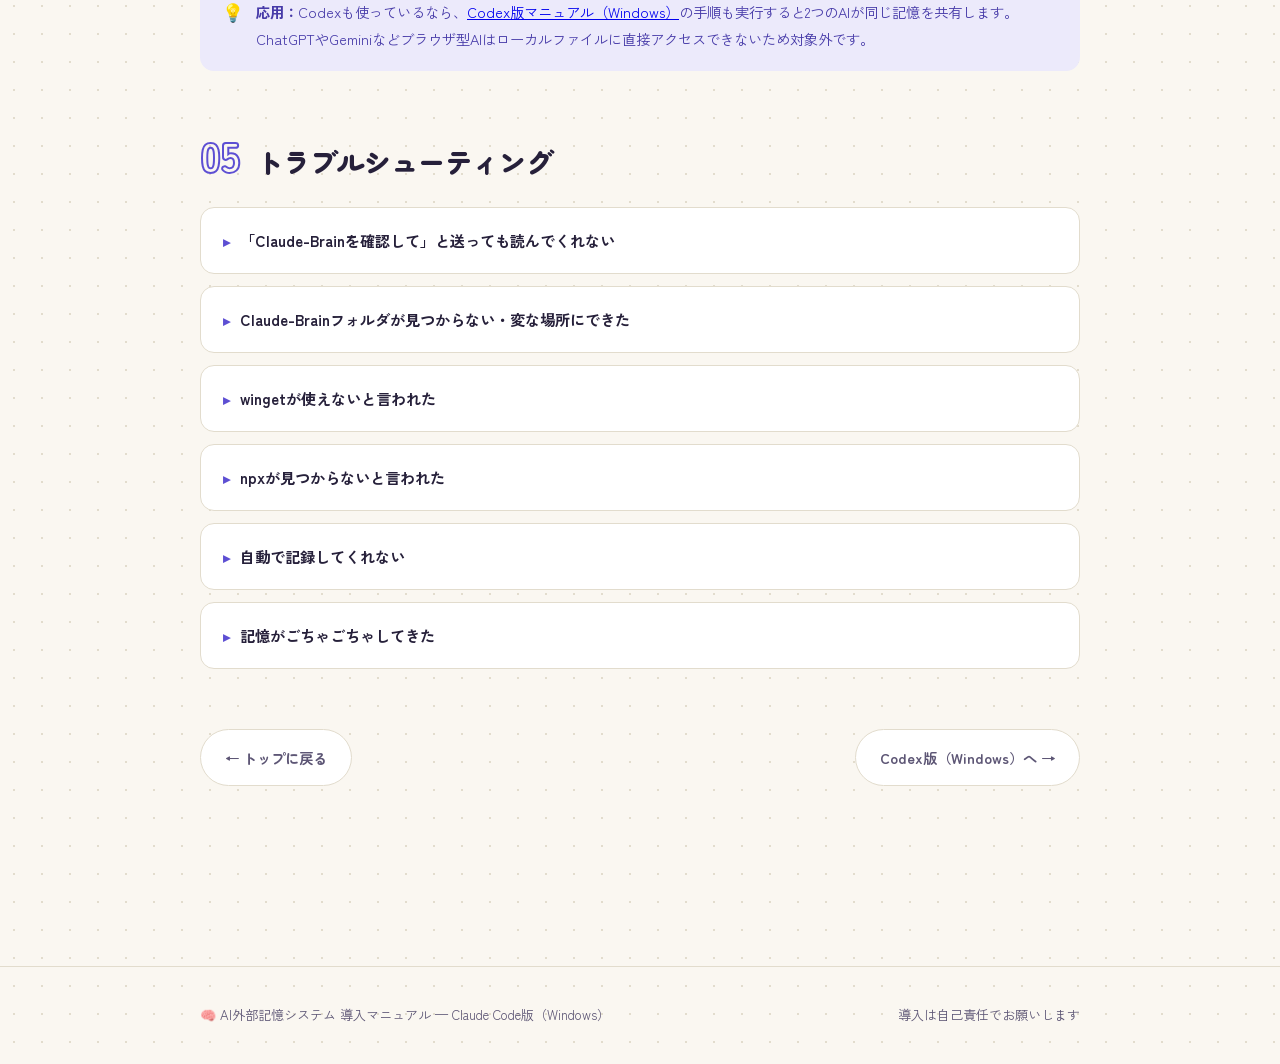
==== commit ae6c6528: "対象OS表記をMac/Windows切り替えトグルに変更 Co-Authored-By: Claude Fable 5 <noreply@anthropic.com>" ====
--- a/claude-code-windows.html
+++ b/claude-code-windows.html
@@ -32,12 +32,11 @@
   <p class="lead">導入プロンプトをClaude Codeに貼るだけで、Obsidianのインストールから設定まで、Claude Code自身がセットアップしてくれます。</p>
   <div class="meta">
     <span class="chip accent">所要時間 約20分</span>
-    <span class="chip">🪟 このページは Windows 用</span>
-  </div>
-  <div class="os-switch">
-    <span class="os-ico">🍎</span>
-    <p><strong>Macをお使いの方へ</strong>：このページはWindows用です。Mac専用の手順ページはこちら。</p>
-    <a href="claude-code.html">Mac版マニュアルへ →</a>
+  </div>
+  <div class="os-toggle-label">💻 お使いのパソコンを選んでください</div>
+  <div class="os-toggle">
+    <a href="claude-code.html">🍎 Mac</a>
+    <a class="active" href="claude-code-windows.html">🪟 Windows（このページ）</a>
   </div>
 </header>
 
--- a/style.css
+++ b/style.css
@@ -140,6 +140,24 @@
 .tool-card.cc .t-stripe{background:#5d4fd3}
 .tool-card.cx .t-stripe{background:#0e8a72}
 
+/* OS toggle (segmented) */
+.os-toggle-label{
+  font-size:.82rem;font-weight:700;color:var(--ink-soft);
+  margin-top:30px;letter-spacing:.08em;
+}
+.os-toggle{
+  display:flex;margin-top:10px;max-width:480px;
+  border-radius:999px;overflow:hidden;border:2px solid var(--ink);
+  background:#fff;
+}
+.os-toggle a{
+  flex:1;text-align:center;padding:14px 10px;text-decoration:none;
+  font-family:'Zen Maru Gothic',sans-serif;font-weight:700;font-size:.95rem;
+  color:var(--ink-soft);transition:all .15s;
+}
+.os-toggle a.active{background:var(--ink);color:#fff}
+.os-toggle a:not(.active):hover{background:var(--paper-2);color:var(--ink)}
+
 /* OS switch banner */
 .os-switch{
   display:flex;align-items:center;gap:14px;flex-wrap:wrap;
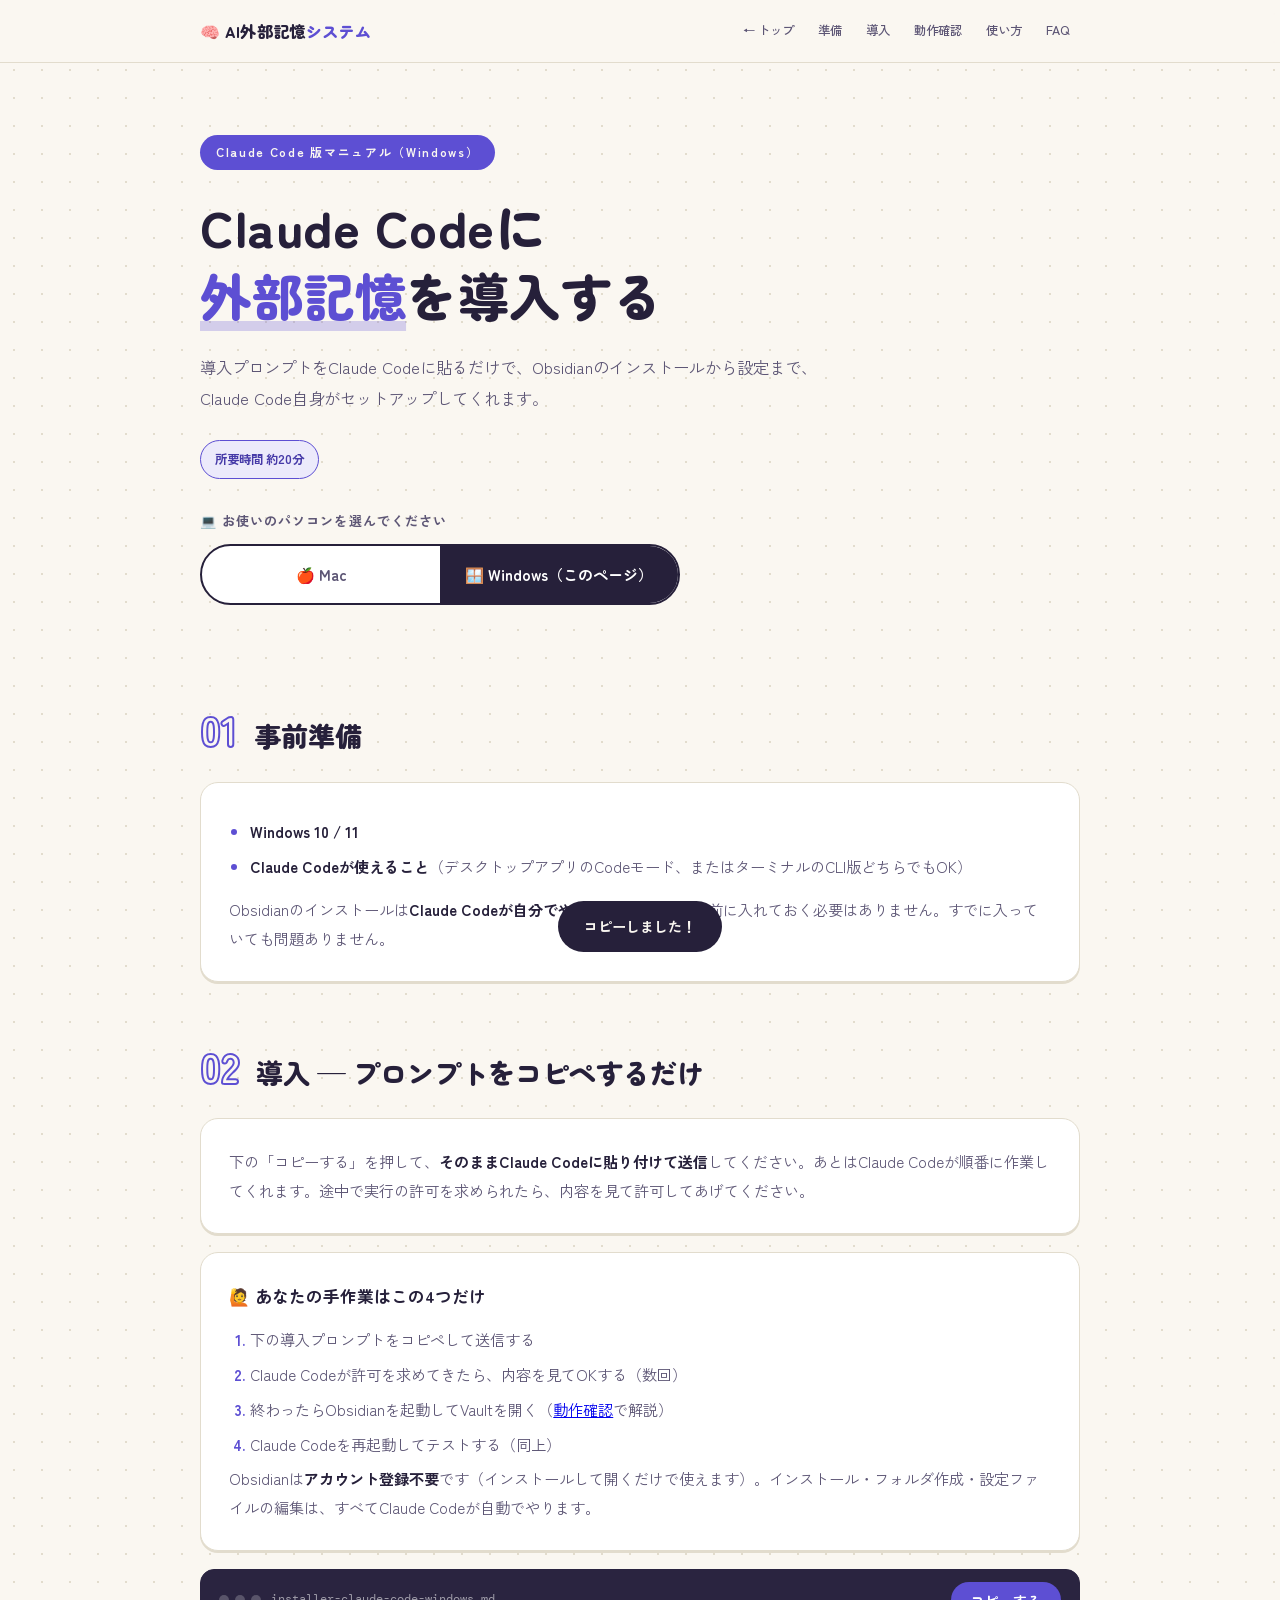
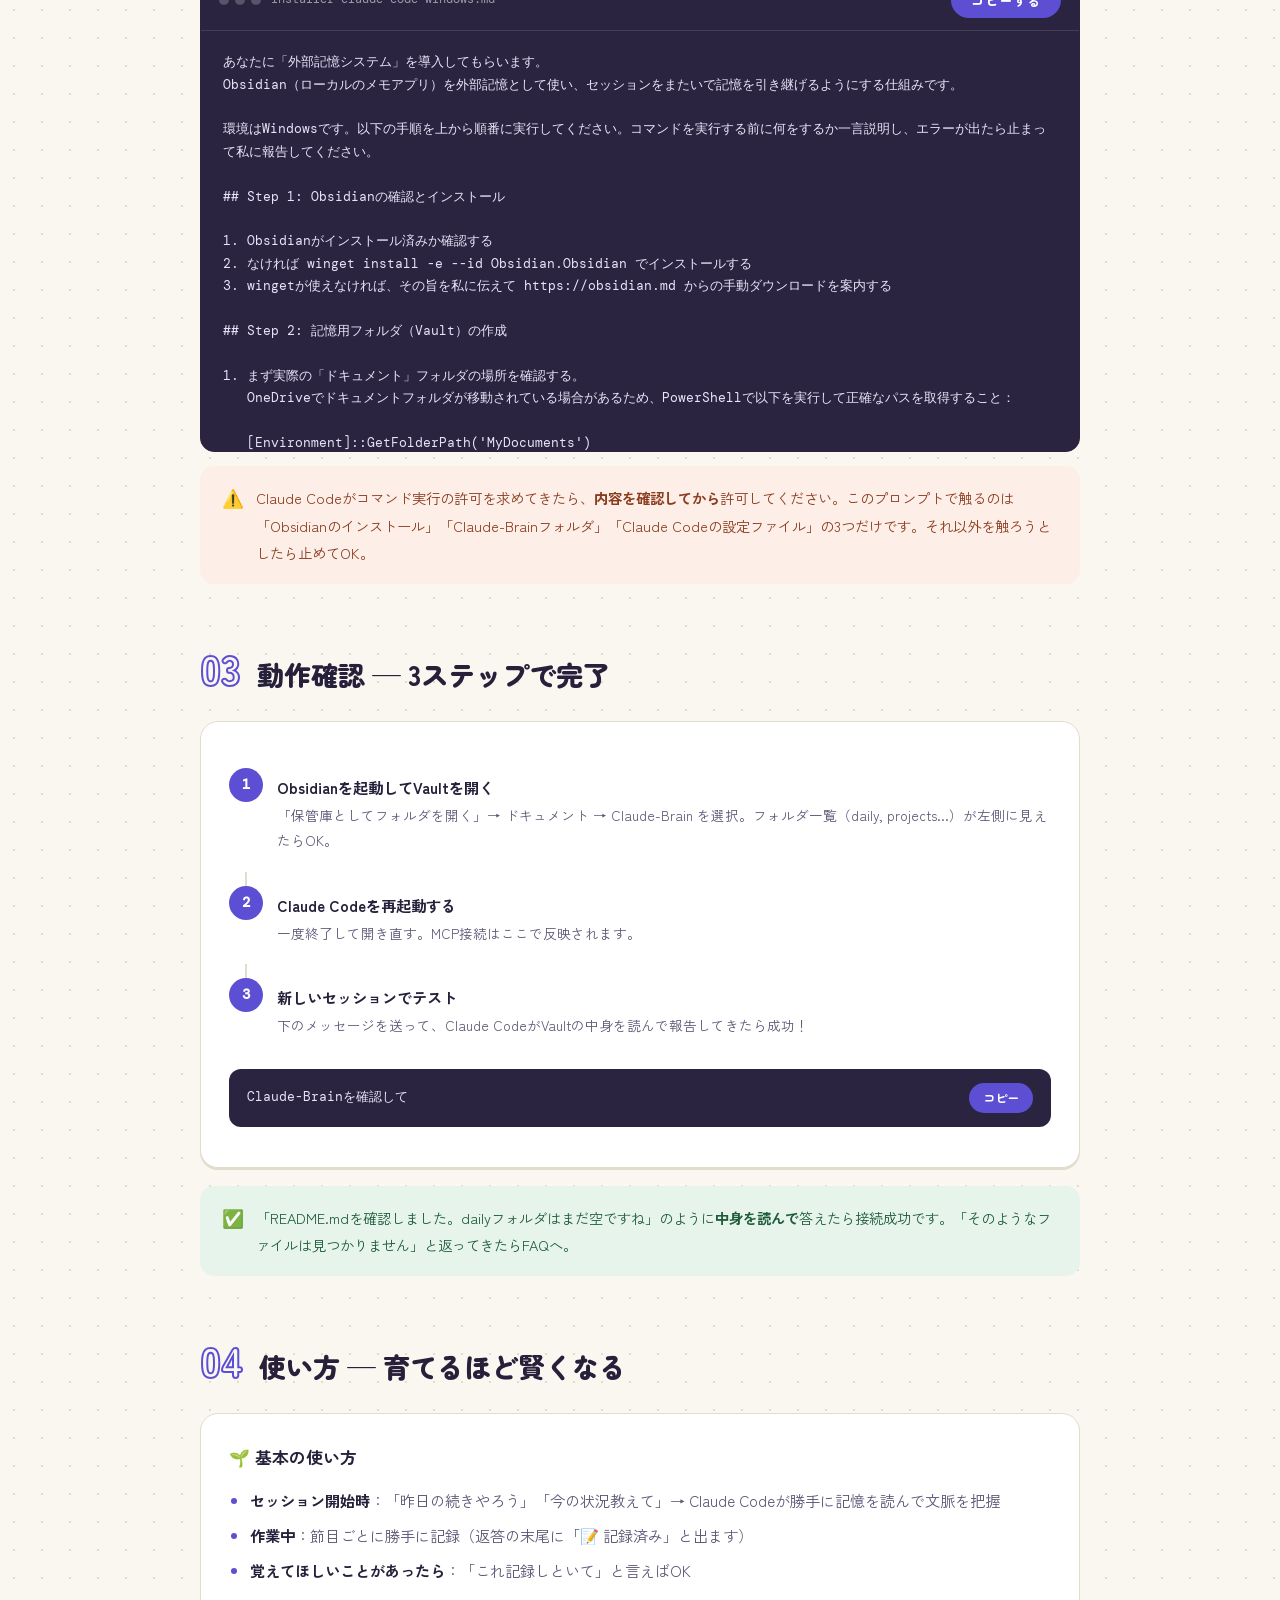
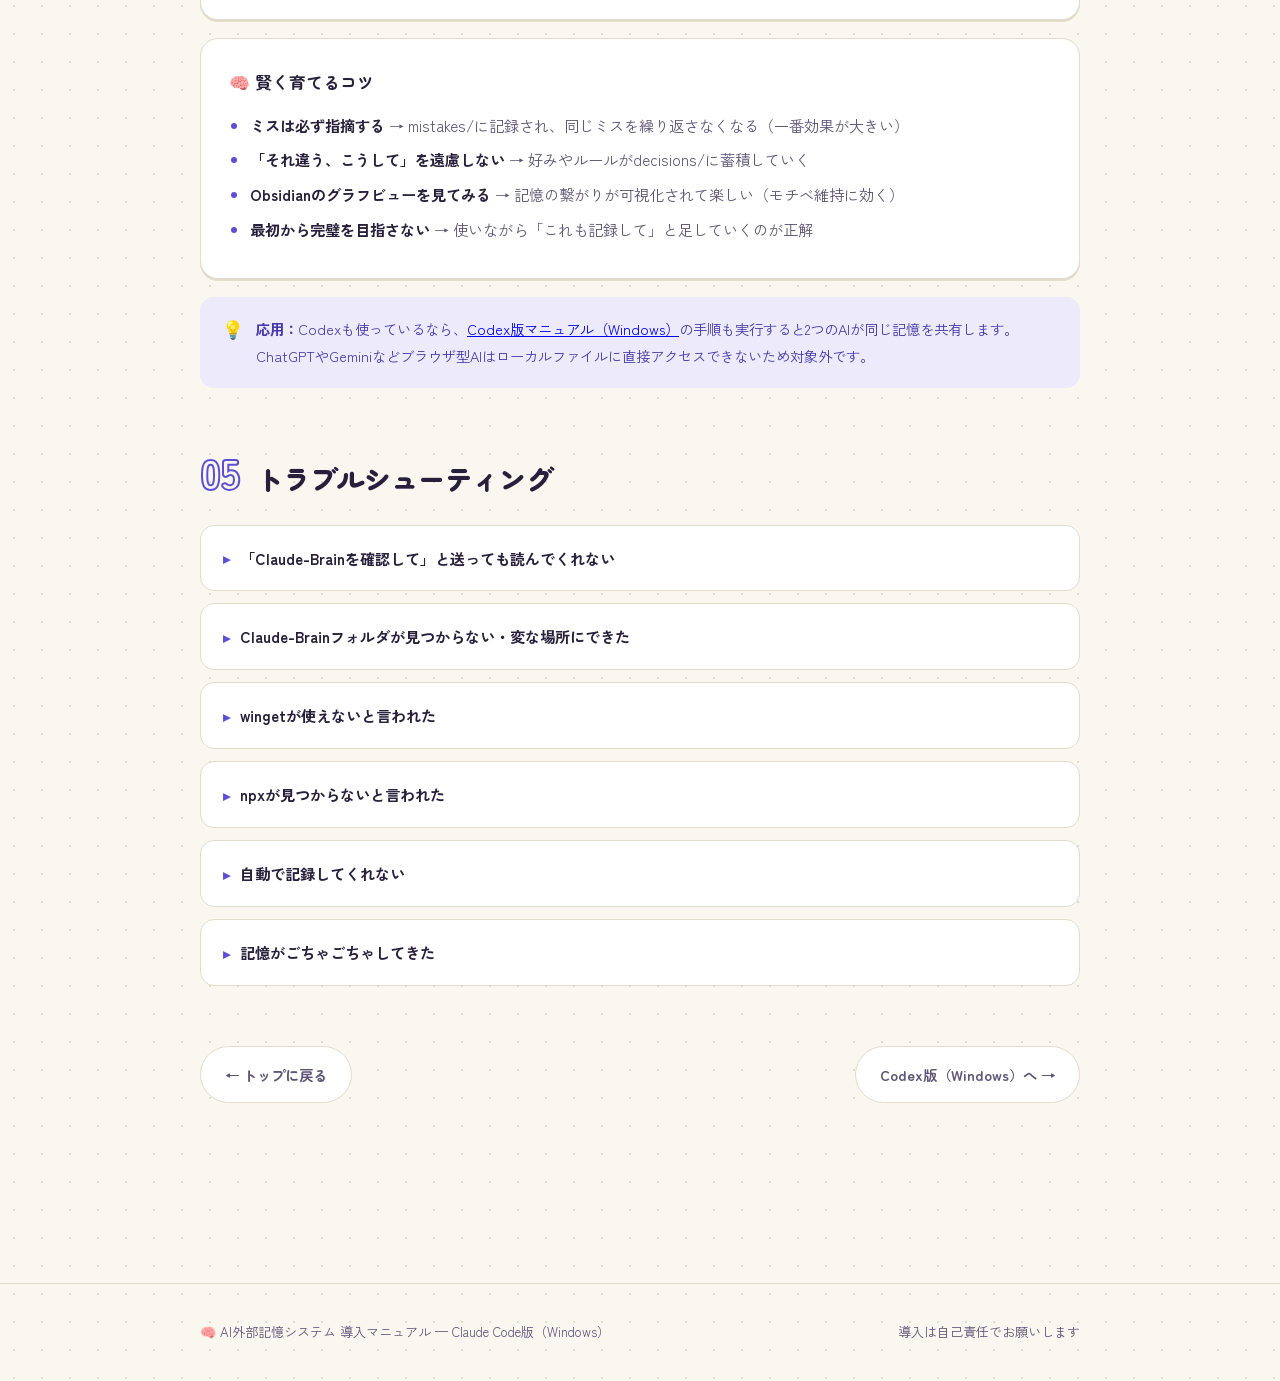
==== commit 82077ff6: "手作業4ステップとObsidianアカウント不要の説明を追加 Co-Authored-By: Claude Fable 5 <noreply@anthropic.com>" ====
--- a/claude-code-windows.html
+++ b/claude-code-windows.html
@@ -59,6 +59,16 @@
   <div class="sec-head"><div class="step-num">02</div><h2>導入 — プロンプトをコピペするだけ</h2></div>
   <div class="card">
     <p>下の「コピーする」を押して、<strong>そのままClaude Codeに貼り付けて送信</strong>してください。あとはClaude Codeが順番に作業してくれます。途中で実行の許可を求められたら、内容を見て許可してあげてください。</p>
+  </div>
+  <div class="card">
+    <h3>🙋 あなたの手作業はこの4つだけ</h3>
+    <ol>
+      <li>下の導入プロンプトをコピペして送信する</li>
+      <li>Claude Codeが許可を求めてきたら、内容を見てOKする（数回）</li>
+      <li>終わったらObsidianを起動してVaultを開く（<a href="#check">動作確認</a>で解説）</li>
+      <li>Claude Codeを再起動してテストする（同上）</li>
+    </ol>
+    <p>Obsidianは<strong>アカウント登録不要</strong>です（インストールして開くだけで使えます）。インストール・フォルダ作成・設定ファイルの編集は、すべてClaude Codeが自動でやります。</p>
   </div>
 
   <div class="prompt-box">
--- a/style.css
+++ b/style.css
@@ -176,16 +176,21 @@
 .os-switch a:hover{background:var(--accent-deep);transform:translateY(-1px)}
 
 /* tool card OS buttons */
-.t-os{display:flex;gap:10px;margin-top:18px;flex-wrap:wrap}
+.t-os{display:flex;flex-direction:column;gap:12px;margin-top:20px}
 .t-os a{
-  text-decoration:none;font-weight:700;font-size:.85rem;
+  display:flex;align-items:center;justify-content:space-between;
+  text-decoration:none;font-weight:700;font-size:.95rem;
   font-family:'Zen Maru Gothic',sans-serif;
-  padding:9px 18px;border-radius:999px;transition:all .15s;
-}
-.tool-card.cc .t-os a{background:#eceafb;color:#463aa8}
-.tool-card.cc .t-os a:hover{background:#5d4fd3;color:#fff}
-.tool-card.cx .t-os a{background:#e2f3ee;color:#0a6b58}
-.tool-card.cx .t-os a:hover{background:#0e8a72;color:#fff}
+  padding:16px 22px;border-radius:14px;transition:all .15s;
+  color:#fff;box-shadow:0 3px 0 rgba(38,32,58,.18);
+}
+.t-os a::after{content:"→";font-size:1.1rem;opacity:.85}
+.t-os a:hover{transform:translateY(-2px);box-shadow:0 6px 14px rgba(38,32,58,.22)}
+.t-os a:active{transform:translateY(1px);box-shadow:0 1px 0 rgba(38,32,58,.18)}
+.tool-card.cc .t-os a{background:#5d4fd3}
+.tool-card.cc .t-os a:hover{background:#463aa8}
+.tool-card.cx .t-os a{background:#0e8a72}
+.tool-card.cx .t-os a:hover{background:#0a6b58}
 
 /* flow diagram */
 .flow{display:flex;flex-direction:column;gap:0;margin:18px 0 6px}
